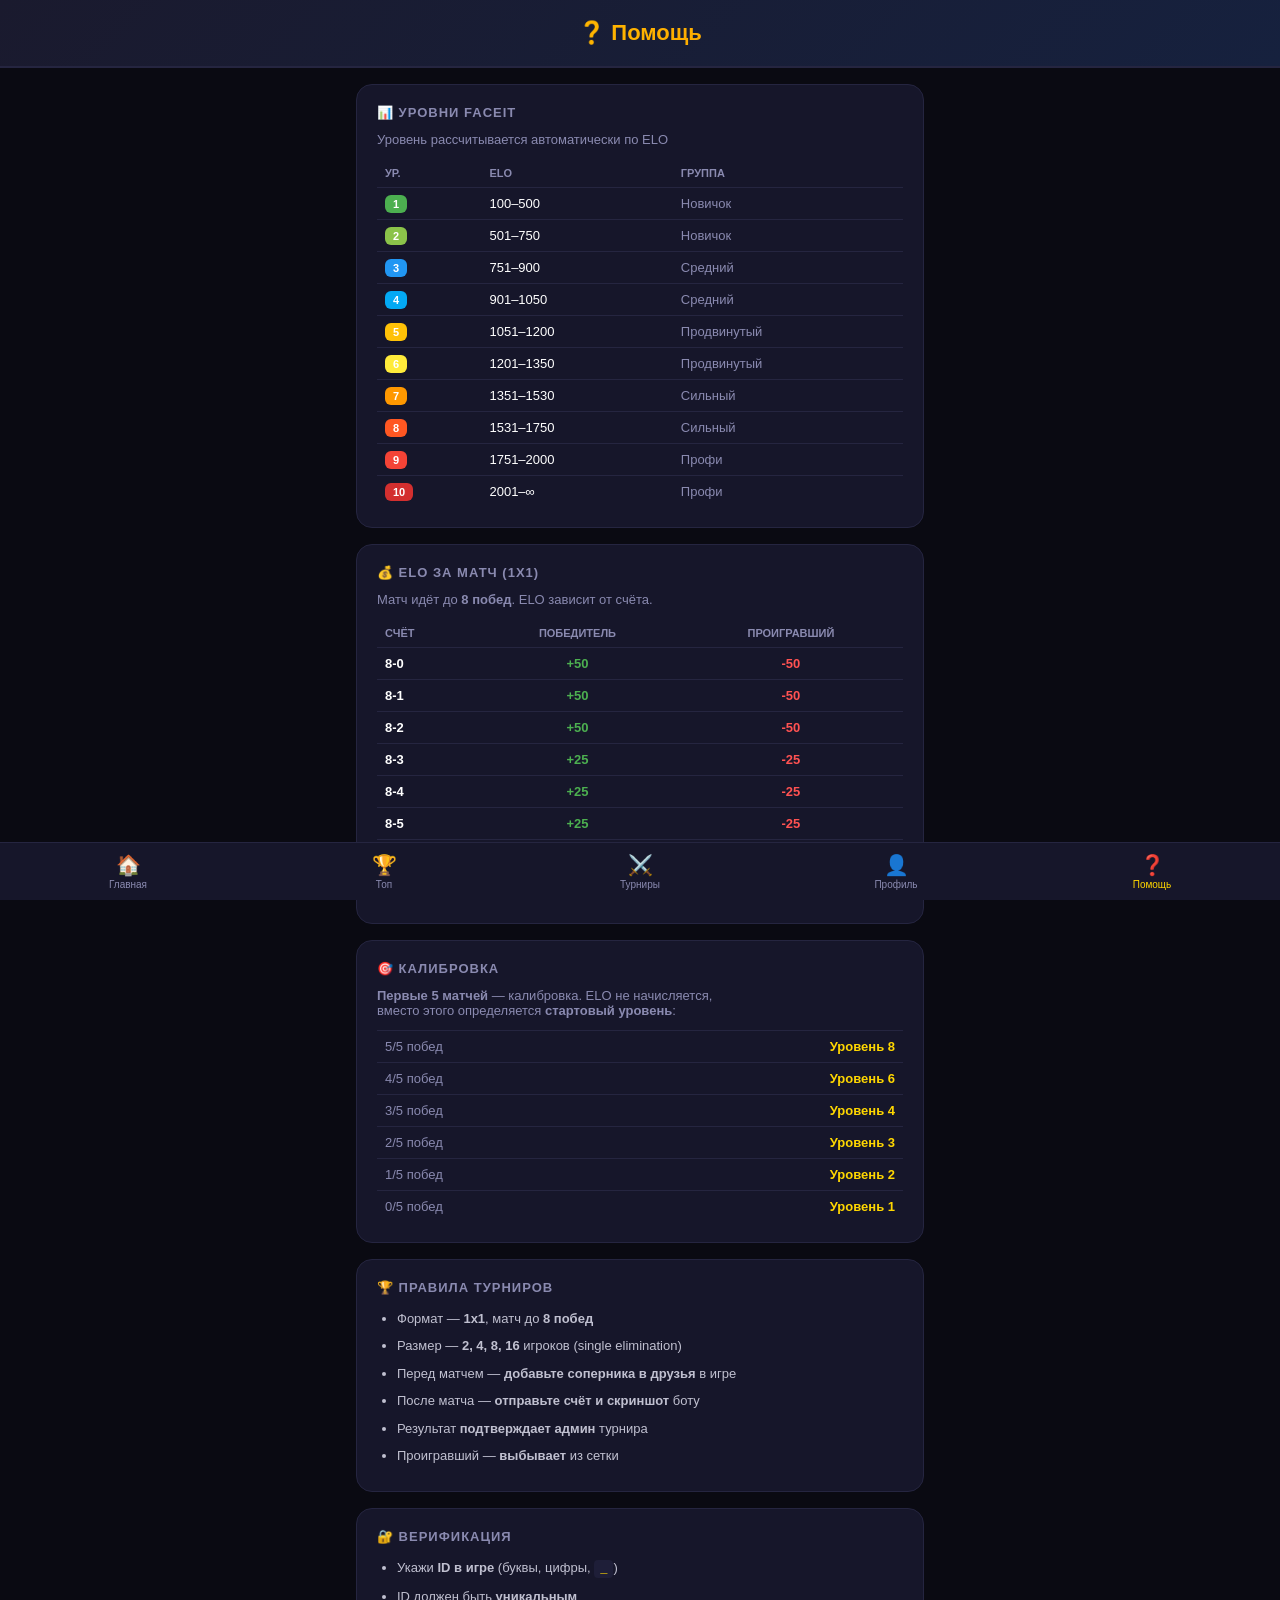
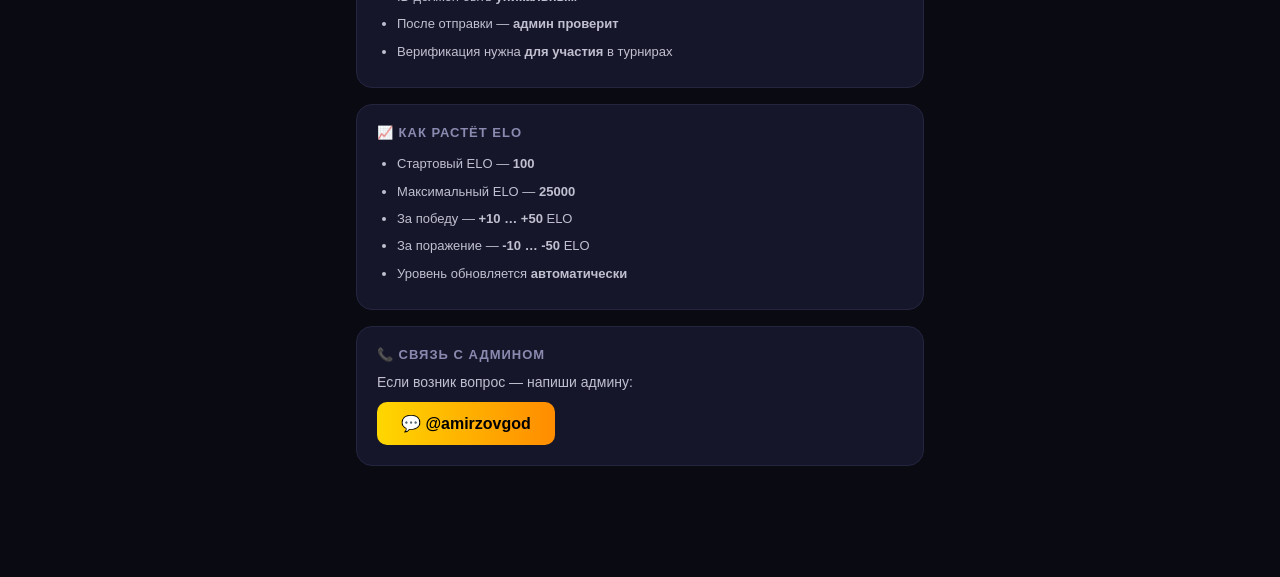
==== help.html @ 1b9dd674 "Add files via upload" ====
<!DOCTYPE html>
<html lang="ru">
<head>
    <meta charset="UTF-8">
    <meta name="viewport" content="width=device-width, initial-scale=1.0">
    <title>Помощь | FACEIT</title>
    <link rel="stylesheet" href="style.css">
    <script src="https://telegram.org/js/telegram-web-app.js"></script>
</head>
<body>
    <div class="header"><h1>❓ Помощь</h1></div>
    <div class="container" id="content"><div class="loading">Загрузка...</div></div>
    <div class="nav">
        <a href="index.html" class="nav-item"><span class="icon">🏠</span>Главная</a>
        <a href="top.html" class="nav-item"><span class="icon">🏆</span>Топ</a>
        <a href="tournaments.html" class="nav-item"><span class="icon">⚔️</span>Турниры</a>
        <a href="profile.html" class="nav-item"><span class="icon">👤</span>Профиль</a>
        <a href="help.html" class="nav-item active"><span class="icon">❓</span>Помощь</a>
    </div>
    <script src="app.js"></script>
    <script>loadHelp();</script>
</body>
</html>
---- style.css ----
* { margin: 0; padding: 0; box-sizing: border-box; }

body {
    font-family: -apple-system, BlinkMacSystemFont, 'Segoe UI', Roboto, sans-serif;
    background: #0a0a12;
    color: #fff;
    min-height: 100vh;
    padding-bottom: 80px;
}

.header {
    background: linear-gradient(135deg, #1a1a2e 0%, #16213e 100%);
    padding: 20px;
    text-align: center;
    border-bottom: 2px solid #252540;
}

.header h1 {
    font-size: 22px;
    background: linear-gradient(90deg, #ffd700, #ff8c00);
    -webkit-background-clip: text;
    -webkit-text-fill-color: transparent;
    background-clip: text;
}

.container {
    max-width: 600px;
    margin: 0 auto;
    padding: 16px;
}

.card {
    background: #16162a;
    border-radius: 16px;
    padding: 20px;
    margin-bottom: 16px;
    border: 1px solid #252540;
}

.card-title {
    font-size: 13px;
    color: #8a8ab0;
    text-transform: uppercase;
    letter-spacing: 1px;
    margin-bottom: 12px;
    font-weight: 600;
}

.elo-value {
    font-size: 42px;
    font-weight: bold;
    background: linear-gradient(90deg, #ffd700, #ff8c00);
    -webkit-background-clip: text;
    -webkit-text-fill-color: transparent;
    background-clip: text;
    line-height: 1.1;
}

.stat-grid {
    display: grid;
    grid-template-columns: repeat(2, 1fr);
    gap: 12px;
    margin-top: 12px;
}

.stat-box {
    background: #1e1e38;
    border-radius: 12px;
    padding: 16px;
    text-align: center;
}

.stat-box .value {
    font-size: 22px;
    font-weight: bold;
    color: #fff;
}

.stat-box .label {
    font-size: 11px;
    color: #8a8ab0;
    margin-top: 4px;
    text-transform: uppercase;
}

.progress-bar {
    background: #1e1e38;
    border-radius: 10px;
    height: 12px;
    overflow: hidden;
    margin: 12px 0;
}

.progress-bar-fill {
    height: 100%;
    background: linear-gradient(90deg, #ffd700, #ff8c00);
    transition: width 0.5s;
}

.top-row {
    display: flex;
    align-items: center;
    gap: 12px;
    padding: 12px;
    background: #1e1e38;
    border-radius: 12px;
    margin-bottom: 8px;
}

.top-rank {
    font-size: 18px;
    font-weight: bold;
    min-width: 40px;
    text-align: center;
    color: #8a8ab0;
}
.top-rank.gold { color: #ffd700; }
.top-rank.silver { color: #c0c0c0; }
.top-rank.bronze { color: #cd7f32; }

.top-info { flex: 1; }
.top-name { font-weight: 600; font-size: 14px; }
.top-game { font-size: 12px; color: #8a8ab0; margin-top: 2px; }
.top-elo { font-weight: bold; color: #ffd700; font-size: 16px; }

.tourney-card {
    background: #1e1e38;
    border-radius: 12px;
    padding: 16px;
    margin-bottom: 12px;
    cursor: pointer;
    transition: transform 0.2s;
}
.tourney-card:active { transform: scale(0.98); }

.tourney-name { font-weight: 600; margin-bottom: 8px; }
.tourney-meta {
    font-size: 12px;
    color: #8a8ab0;
    display: flex;
    gap: 12px;
    flex-wrap: wrap;
}

.status {
    display: inline-block;
    padding: 3px 8px;
    border-radius: 6px;
    font-size: 10px;
    font-weight: 600;
    text-transform: uppercase;
}
.status.registration { background: #1e4620; color: #4caf50; }
.status.active { background: #46201e; color: #ff5252; }
.status.finished { background: #1e2a46; color: #64b5f6; }

.nav {
    position: fixed;
    bottom: 0;
    left: 0;
    right: 0;
    background: #16162a;
    border-top: 1px solid #252540;
    display: flex;
    justify-content: space-around;
    padding: 10px 0;
    z-index: 100;
}

.nav-item {
    text-align: center;
    color: #8a8ab0;
    text-decoration: none;
    font-size: 10px;
    transition: color 0.2s;
    flex: 1;
}
.nav-item.active { color: #ffd700; }
.nav-item .icon { font-size: 20px; display: block; margin-bottom: 2px; }

.loading {
    text-align: center;
    padding: 40px;
    color: #8a8ab0;
}

.calibration {
    background: linear-gradient(135deg, #ff8c00 0%, #ffd700 100%);
    padding: 20px;
    border-radius: 16px;
    color: #000;
    font-weight: 600;
    text-align: center;
    margin-bottom: 16px;
}

table { width: 100%; border-collapse: collapse; font-size: 13px; }
td, th { padding: 8px; vertical-align: middle; }

code {
    background: #1e1e38;
    padding: 2px 6px;
    border-radius: 4px;
    font-size: 12px;
    color: #ffd700;
}

a { color: #ffd700; text-decoration: none; }
ul { padding-left: 20px; color: #c0c0d0; font-size: 13px; line-height: 1.8; }
li { margin-bottom: 4px; }
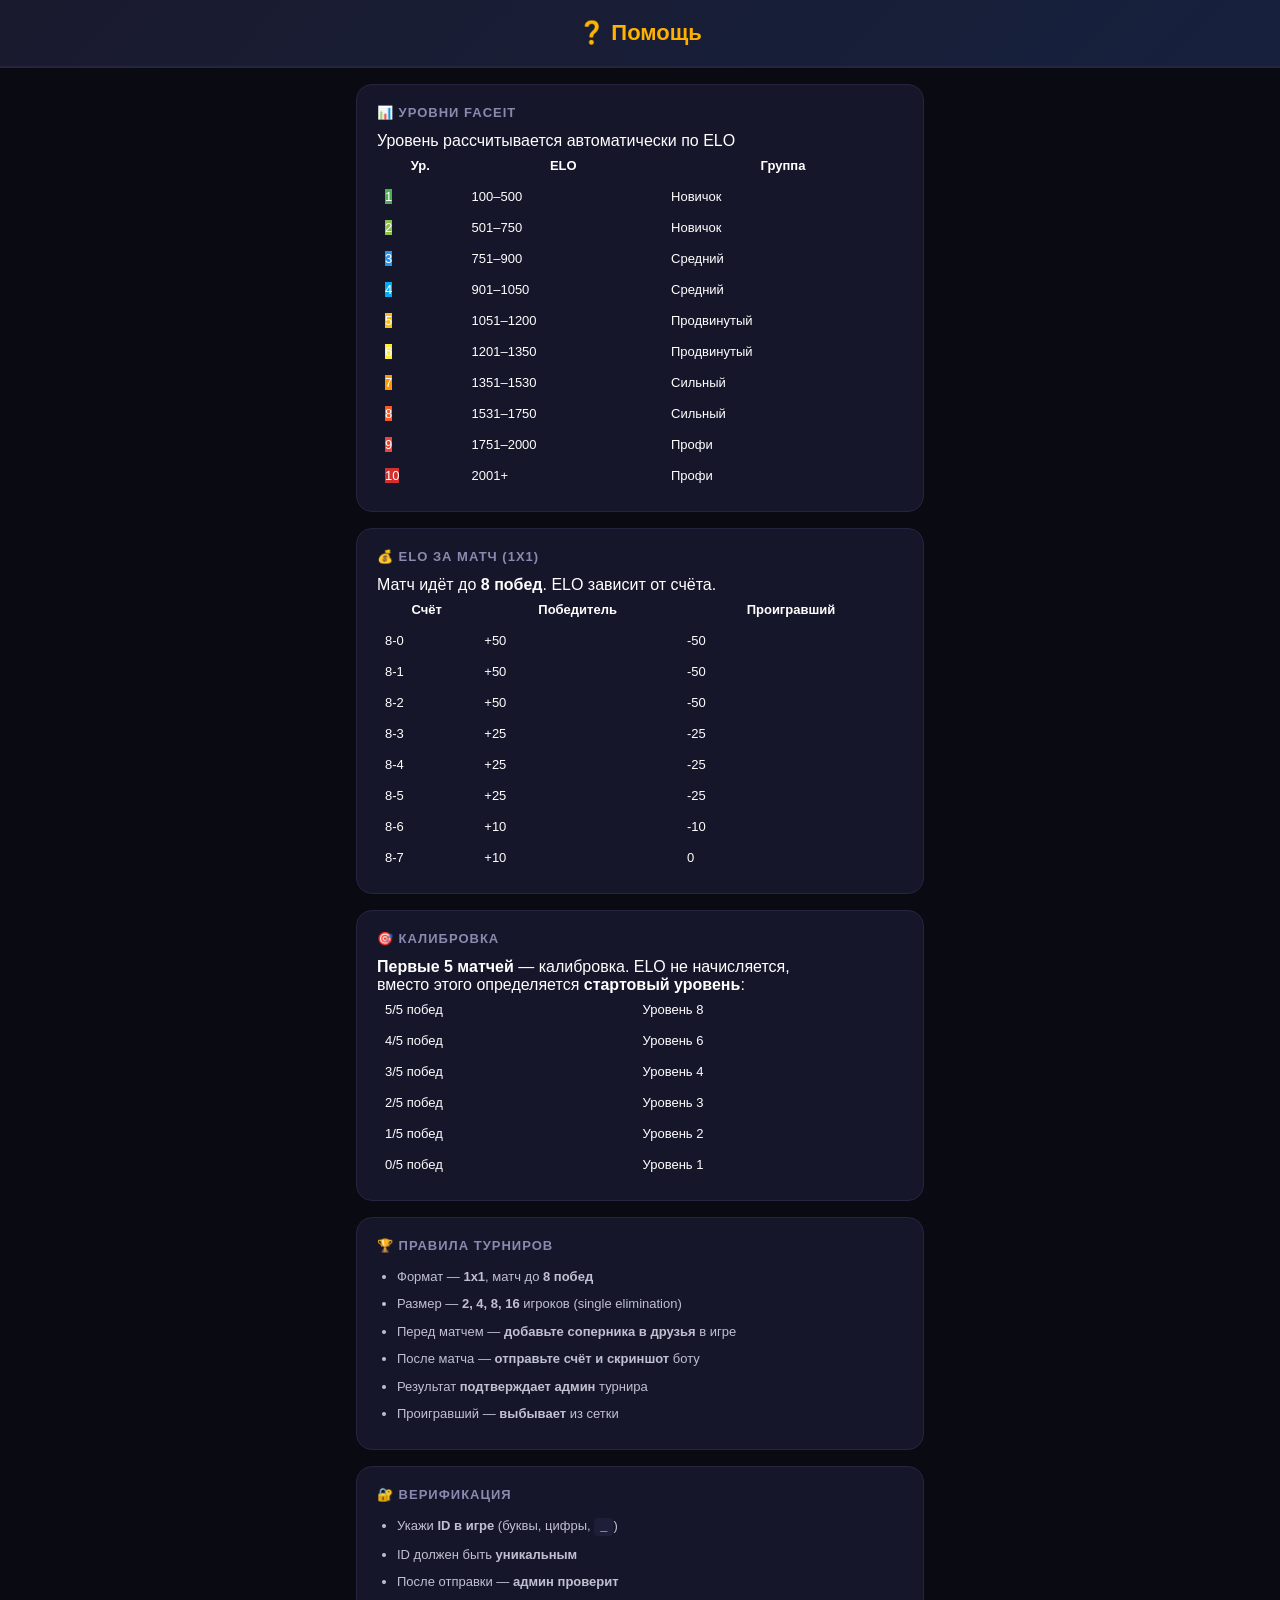
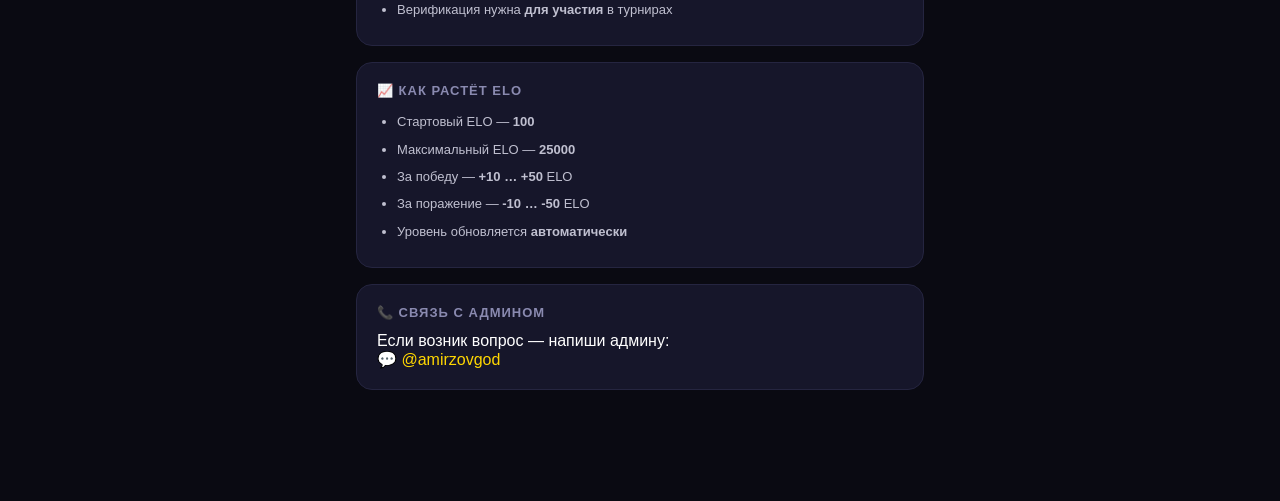
==== commit c5fd39e7: "Update help.html" ====
--- a/help.html
+++ b/help.html
@@ -9,15 +9,131 @@
 </head>
 <body>
     <div class="header"><h1>❓ Помощь</h1></div>
-    <div class="container" id="content"><div class="loading">Загрузка...</div></div>
-    <div class="nav">
-        <a href="index.html" class="nav-item"><span class="icon">🏠</span>Главная</a>
-        <a href="top.html" class="nav-item"><span class="icon">🏆</span>Топ</a>
-        <a href="tournaments.html" class="nav-item"><span class="icon">⚔️</span>Турниры</a>
-        <a href="profile.html" class="nav-item"><span class="icon">👤</span>Профиль</a>
-        <a href="help.html" class="nav-item active"><span class="icon">❓</span>Помощь</a>
+
+    <div class="container">
+
+        <!-- ===== УРОВНИ FACEIT ===== -->
+        <div class="card">
+            <div class="card-title">📊 Уровни FACEIT</div>
+            <p class="desc">Уровень рассчитывается автоматически по ELO</p>
+            <table>
+                <thead>
+                    <tr>
+                        <th>Ур.</th>
+                        <th>ELO</th>
+                        <th>Группа</th>
+                    </tr>
+                </thead>
+                <tbody>
+                    <tr><td><span class="lvl" style="background:#4caf50">1</span></td><td>100–500</td><td>Новичок</td></tr>
+                    <tr><td><span class="lvl" style="background:#8bc34a">2</span></td><td>501–750</td><td>Новичок</td></tr>
+                    <tr><td><span class="lvl" style="background:#2196f3">3</span></td><td>751–900</td><td>Средний</td></tr>
+                    <tr><td><span class="lvl" style="background:#03a9f4">4</span></td><td>901–1050</td><td>Средний</td></tr>
+                    <tr><td><span class="lvl" style="background:#ffc107">5</span></td><td>1051–1200</td><td>Продвинутый</td></tr>
+                    <tr><td><span class="lvl" style="background:#ffeb3b">6</span></td><td>1201–1350</td><td>Продвинутый</td></tr>
+                    <tr><td><span class="lvl" style="background:#ff9800">7</span></td><td>1351–1530</td><td>Сильный</td></tr>
+                    <tr><td><span class="lvl" style="background:#ff5722">8</span></td><td>1531–1750</td><td>Сильный</td></tr>
+                    <tr><td><span class="lvl" style="background:#f44336">9</span></td><td>1751–2000</td><td>Профи</td></tr>
+                    <tr><td><span class="lvl" style="background:#d32f2f">10</span></td><td>2001+</td><td>Профи</td></tr>
+                </tbody>
+            </table>
+        </div>
+
+        <!-- ===== ELO ЗА МАТЧ ===== -->
+        <div class="card">
+            <div class="card-title">💰 ELO за матч (1x1)</div>
+            <p class="desc">Матч идёт до <b>8 побед</b>. ELO зависит от счёта.</p>
+            <table>
+                <thead>
+                    <tr>
+                        <th>Счёт</th>
+                        <th style="text-align:center;">Победитель</th>
+                        <th style="text-align:center;">Проигравший</th>
+                    </tr>
+                </thead>
+                <tbody>
+                    <tr><td>8-0</td><td class="win">+50</td><td class="lose">-50</td></tr>
+                    <tr><td>8-1</td><td class="win">+50</td><td class="lose">-50</td></tr>
+                    <tr><td>8-2</td><td class="win">+50</td><td class="lose">-50</td></tr>
+                    <tr><td>8-3</td><td class="win">+25</td><td class="lose">-25</td></tr>
+                    <tr><td>8-4</td><td class="win">+25</td><td class="lose">-25</td></tr>
+                    <tr><td>8-5</td><td class="win">+25</td><td class="lose">-25</td></tr>
+                    <tr><td>8-6</td><td class="win">+10</td><td class="lose">-10</td></tr>
+                    <tr><td>8-7</td><td class="win">+10</td><td class="lose">0</td></tr>
+                </tbody>
+            </table>
+        </div>
+
+        <!-- ===== КАЛИБРОВКА ===== -->
+        <div class="card">
+            <div class="card-title">🎯 Калибровка</div>
+            <p class="desc">
+                <b>Первые 5 матчей</b> — калибровка. ELO не начисляется,<br>
+                вместо этого определяется <b>стартовый уровень</b>:
+            </p>
+            <table>
+                <tbody>
+                    <tr><td>5/5 побед</td><td class="gold">Уровень 8</td></tr>
+                    <tr><td>4/5 побед</td><td class="gold">Уровень 6</td></tr>
+                    <tr><td>3/5 побед</td><td class="gold">Уровень 4</td></tr>
+                    <tr><td>2/5 побед</td><td class="gold">Уровень 3</td></tr>
+                    <tr><td>1/5 побед</td><td class="gold">Уровень 2</td></tr>
+                    <tr><td>0/5 побед</td><td class="gold">Уровень 1</td></tr>
+                </tbody>
+            </table>
+        </div>
+
+        <!-- ===== ПРАВИЛА ТУРНИРОВ ===== -->
+        <div class="card">
+            <div class="card-title">🏆 Правила турниров</div>
+            <ul>
+                <li>Формат — <b>1x1</b>, матч до <b>8 побед</b></li>
+                <li>Размер — <b>2, 4, 8, 16</b> игроков (single elimination)</li>
+                <li>Перед матчем — <b>добавьте соперника в друзья</b> в игре</li>
+                <li>После матча — <b>отправьте счёт и скриншот</b> боту</li>
+                <li>Результат <b>подтверждает админ</b> турнира</li>
+                <li>Проигравший — <b>выбывает</b> из сетки</li>
+            </ul>
+        </div>
+
+        <!-- ===== ВЕРИФИКАЦИЯ ===== -->
+        <div class="card">
+            <div class="card-title">🔐 Верификация</div>
+            <ul>
+                <li>Укажи <b>ID в игре</b> (буквы, цифры, <code>_</code>)</li>
+                <li>ID должен быть <b>уникальным</b></li>
+                <li>После отправки — <b>админ проверит</b></li>
+                <li>Верификация нужна <b>для участия</b> в турнирах</li>
+            </ul>
+        </div>
+
+        <!-- ===== ELO ===== -->
+        <div class="card">
+            <div class="card-title">📈 Как растёт ELO</div>
+            <ul>
+                <li>Стартовый ELO — <b>100</b></li>
+                <li>Максимальный ELO — <b>25000</b></li>
+                <li>За победу — <b>+10 … +50</b> ELO</li>
+                <li>За поражение — <b>-10 … -50</b> ELO</li>
+                <li>Уровень обновляется <b>автоматически</b></li>
+            </ul>
+        </div>
+
+        <!-- ===== КОНТАКТ ===== -->
+        <div class="card">
+            <div class="card-title">📞 Связь с админом</div>
+            <p class="desc">Если возник вопрос — напиши админу:</p>
+            <a href="https://t.me/amirzovgod" target="_blank" class="btn">
+                💬 @amirzovgod
+            </a>
+        </div>
+
     </div>
-    <script src="app.js"></script>
-    <script>loadHelp();</script>
+
+    <script>
+        // разворачиваем WebApp на весь экран
+        const tg = window.Telegram?.WebApp;
+        if (tg) { tg.ready(); tg.expand(); }
+    </script>
 </body>
-</html>+</html>
